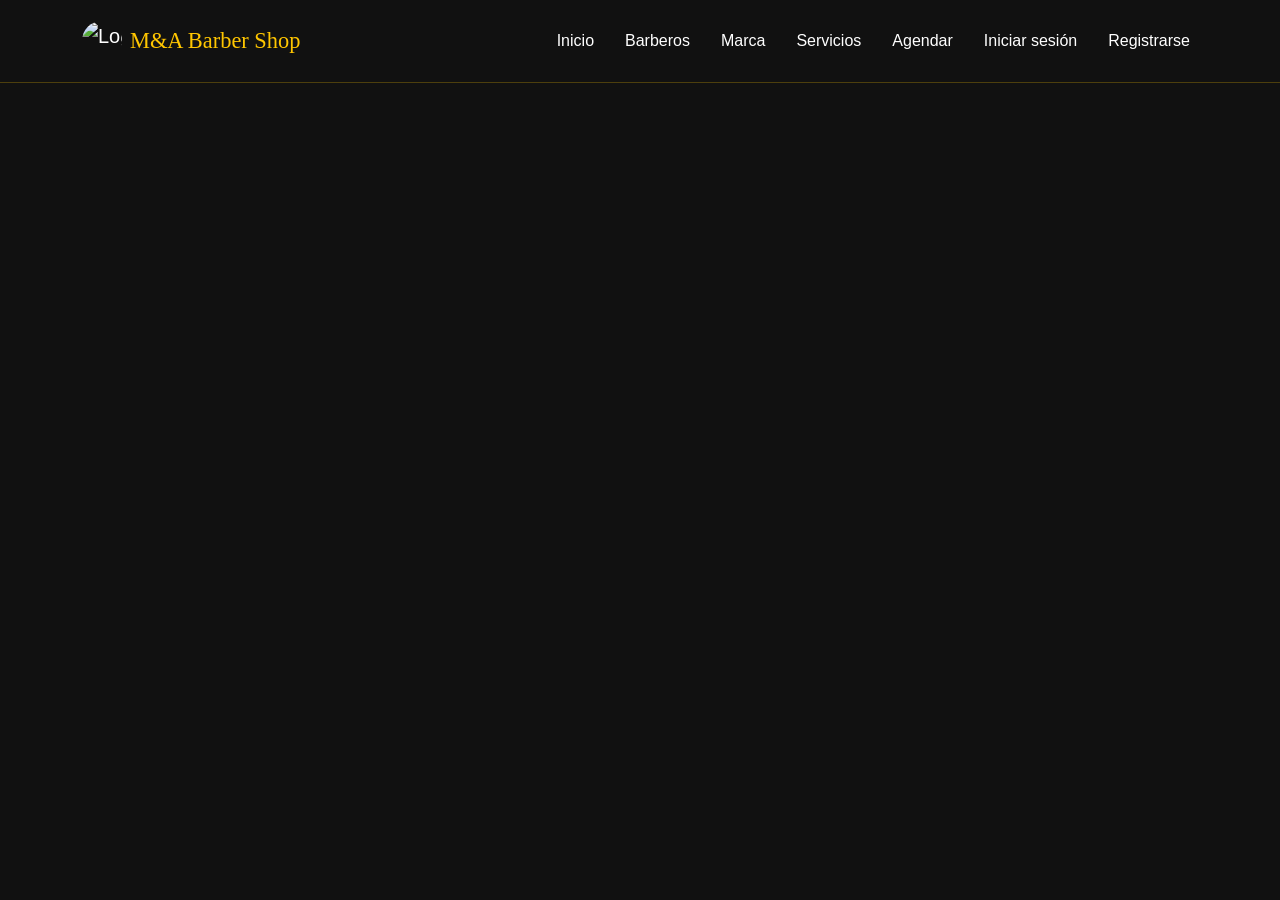
==== index.html @ 017267cb "Homepage V1 Faltan 2 secciones" ====
<!DOCTYPE html>
<html lang="es">
<head>
    <meta charset="UTF-8">
    <meta name="viewport" content="width=device-width, initial-scale=1.0">
    <title>M&A Barber Shop</title>
    
    <!-- Bootstrap CSS -->
    <link href="https://cdn.jsdelivr.net/npm/bootstrap@5.3.3/dist/css/bootstrap.min.css" rel="stylesheet">
    <link rel="stylesheet" href="https://cdn.jsdelivr.net/npm/bootstrap-icons@1.11.3/font/bootstrap-icons.css">
    
    <!-- CSS Propio con control de versión para evitar problemas de caché -->
    <link rel="stylesheet" href="css/style.css?v=1.0">
</head>
<body>
    <div id="navbar-container"></div>
    
    <main id="main-content"></main>
    
    <div id="footer-container"></div>

    <script src="https://cdn.jsdelivr.net/npm/bootstrap@5.3.3/dist/js/bootstrap.bundle.min.js"></script>
    <script src="js/script.js"></script>
</body>
</html>
---- css/style.css ----
/* ==========================================================================
   CONFIGURACIÓN GLOBAL Y VARIABLES
   ========================================================================== */
:root {
  /* Paleta de colores principal */
  --dorado: #FFC600;
  --dorado-oscuro: #BF930D;
  --gris: #565654;
  --gris-oscuro: #30302E;
  --negro: #111111;
  --blanco: #FFFFFF;
  
  /* Variables específicas para el Footer (M&A Identidad) */
  --mya-gold-light: #FFD43E;
  --mya-gold: #FFC600;
  --mya-gold-dark: #BF930D;
  --mya-white: #FFFFFF;
}

body {
  margin: 0;
  font-family: Arial, sans-serif;
  background-color: var(--negro);
  color: var(--blanco);
}

/* Tipografías de títulos generales */
h1, h2, h3, h4 {
  font-family: "Times New Roman", serif;
}

/* ==========================================================================
   SECCIÓN: NAVBAR (Encabezado de navegación)
   ========================================================================== */
.navbar {
  background-color: var(--negro);
  border-bottom: 1px solid rgba(255, 198, 0, 0.25);
}

.logo {
  width: 50px;
  height: 50px;
  border-radius: 50%;
  object-fit: cover;
}

.navbar-brand span {
  color: var(--dorado);
  font-family: "Times New Roman", serif;
  font-size: 1.4rem;
}

.nav-link {
  color: var(--blanco) !important;
  margin-left: 15px;
}

.nav-link:hover {
  color: var(--dorado) !important;
}

/* Botón especial de Agenda en el menú */
.btn-agenda {
  background-color: var(--dorado);
  color: var(--negro) !important;
  border-radius: 30px;
  padding: 8px 20px !important;
  font-weight: bold;
}

/* ==========================================================================
   SECCIÓN: INICIO (Hero Section / Portada)
   ========================================================================== */
.inicio {
  padding: 90px 0;
  background: radial-gradient(circle at top left, #565654, #111111 60%);
}

.etiqueta {
  color: var(--dorado);
  text-transform: uppercase;
  letter-spacing: 3px;
  font-weight: bold;
}

.inicio h1 {
  font-size: 4rem;
  color: var(--blanco);
  margin-bottom: 20px;
}

.descripcion {
  color: #d8d8d8;
  font-size: 1.1rem;
  margin-bottom: 30px;
}

/* Botones de acción (CTA) en Inicio y otras secciones */
.btn-dorado {
  background-color: var(--dorado);
  color: var(--negro);
  border: none;
  border-radius: 30px;
  padding: 12px 30px;
  font-weight: bold;
}

.btn-dorado:hover {
  background-color: var(--dorado-oscuro);
  color: var(--blanco);
}

.btn-borde {
  border: 1px solid var(--dorado);
  color: var(--dorado);
  border-radius: 30px;
  padding: 12px 30px;
}

/* Imagen principal y tarjeta de "Servicio Premium" */
.imagen-principal {
  position: relative;
}

.imagen-principal img {
  width: 100%;
  height: 520px;
  object-fit: cover;
  border-radius: 35px;
  border: 2px solid rgba(255, 198, 0, 0.35);
}

.tarjeta-flotante {
  position: absolute;
  bottom: 30px;
  left: -25px;
  background-color: var(--dorado);
  color: var(--negro);
  padding: 20px;
  border-radius: 20px;
  display: flex;
  gap: 15px;
  align-items: center;
  box-shadow: 0 10px 30px rgba(0,0,0,0.4);
}

/* ══════════════════════════════════════════════
   CSS PARA CARRUSEL DE BARBEROS
   ══════════════════════════════════════════════ */

.barbers-carousel-wrapper {
    position: relative;
    display: flex;
    align-items: center;
    width: 100%;
    padding: 0 70px;
    box-sizing: border-box;
}

.barbers-track-container {
    overflow: hidden;
    width: 100%;
}

.barbers-track {
    display: flex;
    gap: 24px;
    /* Esto es vital para que las cartas se mantengan en una sola fila */
    flex-wrap: nowrap; 
}

/* CARD */
.barber-card {
    flex: 0 0 calc((100% - 48px) / 3);
    background-color: #000000;
    border-radius: 16px;
    overflow: hidden;
    border: 1px solid rgba(255, 198, 0, 0.12);
    box-shadow: 0 8px 30px #565654;
    transition: 0.35s ease;
}

.barber-card:hover {
    transform: translateY(-6px);
    border-color: rgba(255, 198, 0, 0.45);
    box-shadow: 0 16px 40px rgba(255, 198, 0, 0.12);
}

.barber-img-wrap {
    position: relative;
    height: 340px;
    overflow: hidden;
}

.barber-img-wrap img {
    width: 100%;
    height: 100%;
    object-fit: cover;
    transition: transform 0.5s ease;
    filter: grayscale(20%);
}

.barber-card:hover .barber-img-wrap img {
    transform: scale(1.06);
    filter: grayscale(0%);
}

.barber-overlay {
    position: absolute;
    bottom: 0;
    left: 0;
    width: 100%;
    height: 50%;
    background: linear-gradient(to top, #565654, transparent);
}

.barber-info {
    padding: 20px 22px 24px;
    text-align: center;
}

.barber-name {
    font-size: 1.25rem;
    font-weight: bold;
    color: #ffffff;
    margin-bottom: 6px;
}

.barber-specialty {
    display: block;
    font-size: 0.80rem;
    color: #FFC600;
    text-transform: uppercase;
    letter-spacing: 1.5px;
}

/* FLECHAS */
.carousel-arrow {
    position: absolute;
    top: 50%;
    transform: translateY(-50%);
    z-index: 10;
    background-color: #FFC600;
    color: #565654;
    border: none;
    border-radius: 50%;
    width: 46px;
    height: 46px;
    font-size: 1.2rem;
    font-weight: bold;
    cursor: pointer;
}

.carousel-arrow-prev {
    left: 14px;
}

.carousel-arrow-next {
    right: 14px;
}

/* DOTS */
.carousel-dots {
    display: flex;
    justify-content: center;
    gap: 10px;
    margin-top: 32px;
}

.carousel-dot {
    width: 10px;
    height: 10px;
    border-radius: 50%;
    border: 1px solid rgba(255,198,0,0.5);
    background-color: transparent;
    cursor: pointer;
}

.carousel-dot.active {
    background-color: #FFC600;
    transform: scale(1.25);
}

.section-padding {
  padding: 100px 0;
}

.section-eyebrow {
  color: #FFC600;
  font-size: 0.78rem;
  font-weight: 700;
  text-transform: uppercase;
  letter-spacing: 4px;
  margin-bottom: 10px;
}

.title-options {
  font-family: "Times New Roman", serif !important;
  font-size: 2rem;
}

.sub-bar {
  width: 48px;
  height: 3px;
  background-color: #FFC600;
  margin: 15px auto 45px auto;
}

#barberos {
  background-color: #565654;
}

/* ==========================================================================
   SECCIÓN: MARCA (Nuestra historia y valores)
   ========================================================================== */
.marca {
  background-color: var(--blanco);
  color: var(--gris-oscuro);
}

.imagen-marca {
  border-radius: 30px;
  box-shadow: 0 10px 30px rgba(0,0,0,0.25);
}

/* Tarjetas de valores (Originalidad, Calidad, etc.) */
.valor {
  background-color: #f4f4f4;
  padding: 20px;
  border-radius: 18px;
  border-left: 5px solid var(--dorado);
  height: 100%;
}

/* ==========================================================================
   SECCIÓN: CTA (Llamada a la acción final)
   ========================================================================== */
.cta {
  padding: 70px 0;
  background: linear-gradient(135deg, #111111, #30302E);
}

/* ==========================================================================
   SECCIÓN: FOOTER Y DATOS DE CONTACTO
   ========================================================================== */
   
/* Tipografía elegante para el título "Datos De Contacto" */
.font-elegante {
    font-family: 'Times New Roman', Times, serif;
    font-weight: 700;
    letter-spacing: 1px;
}

/* Estructura del área gris oscura antes del cierre final */
.background-datos-inferior {
    background-color: rgba(20, 20, 20, 0.4);
    border-radius: 8px 8px 0 0;
}

/* Estilos de texto para las listas de contacto */
.small-title-datos {
    font-size: 0.85rem !important;
    text-transform: uppercase;
    letter-spacing: 0.5px;
}

.x-small-text {
    font-size: 0.75rem !important;
    line-height: 1.5;
    opacity: 0.95;
}

.fs-mini {
    font-size: 0.68rem !important;
    display: block;
    margin-top: 2px;
}

/* Columna especial de 5 espacios para pantallas grandes */
@media (min-width: 992px) {
    .col-lg-2-5 {
        flex: 0 0 20%;
        max-width: 20%;
    }
}

/* Franja negra final del pie de página */
.footer-mya {
    background-color: #1a1a1a;
    border-top: 1px solid rgba(255, 198, 0, 0.1);
    width: 100%;
}

/* Efectos de hover para links de redes sociales */
.mya-link-hover {
    transition: color 0.2s ease;
}

.mya-link-hover:hover {
    color: var(--mya-white) !important;
}

/* ==========================================================================
   RESPONSIVIDAD (Media Queries)
   ========================================================================== */
@media (max-width: 768px) {
  .inicio h1 {
    font-size: 2.8rem;
  }

  .imagen-principal img {
    height: 380px;
  }

  /* Ajuste de la tarjeta flotante en móviles */
  .tarjeta-flotante {
    position: static;
    margin-top: 20px;
  }
}

/* Asegurar que la campanita tenga el estilo correcto */
.bi-bell-fill {
    font-size: 1.2rem;
    color: var(--dorado);
    cursor: pointer;
}

.dropdown-menu {
    background-color: var(--negro);
    border: 1px solid var(--dorado);
}

.dropdown-item {
    color: var(--blanco);
}

.dropdown-item:hover {
    background-color: var(--gris-oscuro);
}

/* Menú lateral (Escritorio) */
#side-menu {
    position: fixed; top: 0; left: -300px; width: 300px; height: 100%;
    background-color: #333; transition: 0.3s; z-index: 1050; padding: 20px; color: white;
}
#side-menu.active { left: 0; }

/* Ocultar en móvil para que se muestren en el menú colapsado */
@media (max-width: 991px) {
    #side-menu { display: none !important; }
}
/* Menu Lateral */
#side-menu {
    position: fixed;
    top: 0;
    left: -300px;
    width: 300px;
    height: 100%;
    /* Gradiente oscuro que combina con tu barbería */
    background: linear-gradient(180deg, #1a1a1a 0%, #000000 100%);
    border-right: 2px solid #FFC600;
    box-shadow: 5px 0 15px rgba(0,0,0,0.5);
    transition: 0.4s cubic-bezier(0.25, 0.46, 0.45, 0.94);
    z-index: 2000;
}

#side-menu.active { left: 0; }

.menu-header {
    padding: 30px;
    border-bottom: 1px solid rgba(255, 198, 0, 0.2);
    text-align: center;
}

.menu-items {
    padding: 20px;
}

.menu-items a {
    display: block;
    padding: 15px 20px;
    color: #ffffff;
    text-decoration: none;
    font-size: 1.1rem;
    transition: 0.3s;
    border-radius: 8px;
    margin-bottom: 10px;
}

.menu-items a:hover {
    background-color: rgba(255, 198, 0, 0.1);
    color: #FFC600;
    padding-left: 30px;
}

/* Capa oscura (Overlay) */
#menu-overlay {
    position: fixed;
    top: 0;
    left: 0;
    width: 100%;
    height: 100%;
    background: rgba(0, 0, 0, 0.7); /* Oscuro transparente */
    z-index: 1500;
    display: none; /* Oculto por defecto */
}

/* Botón de cierre (X) */
.close-menu-btn {
    position: absolute;
    top: 20px;
    right: 20px;
    font-size: 1.5rem;
    color: #FFC600;
    cursor: pointer;
}

/* Contacto */
/* Contenedor elegante */
.mya-contact-section {
    position: relative;
    background: #050505;
}

.mya-contact-card {
    background: linear-gradient(145deg, #0f0f0f, #000000);
    border: 1px solid #2a2a2a;
    padding: 3.5rem; /* Aumentamos el padding para hacerlo más grande */
    border-radius: 20px;
    min-height: 400px; /* Asegura altura mínima para presencia */
    transition: all 0.4s ease;
}

.map-frame iframe {
    border-radius: 10px;
    filter: none !important; 
}

/* Efecto de borde dorado al pasar el mouse */
.mya-contact-card:hover {
    border-color: var(--mya-gold);
    box-shadow: 0 0 20px rgba(255, 198, 0, 0.1);
}

/* Títulos con estilo */
.contact-label {
    font-size: 0.9rem;
    letter-spacing: 2px;
    text-transform: uppercase;
    color: var(--mya-gold);
    margin-bottom: 1.5rem !important;
}

/* Estilo para los iconos */
.icon-box {
    width: 40px;
    height: 40px;
    display: flex;
    align-items: center;
    justify-content: center;
    background: rgba(255, 198, 0, 0.1);
    border-radius: 50%;
    margin-right: 15px;
    color: var(--mya-gold);
}


@media (min-width: 992px) {
    .d-lg-none {
        display: none !important;
    }
}

@media (max-width: 991px) {
    /* Asegura el despliegue correcto del auth-links si se requiere al cerrar sesión */
    #auth-links {
        display: flex !important;
        flex-direction: column !important;
        align-items: center !important;
    }
}

/* Asegurar que las opciones de configuración en móvil estén centradas y en columna */
#mobile-extra-options {
    flex-direction: column !important;
    align-items: center !important;
    width: 100%;
    margin-top: 15px;
    padding-top: 15px;
    border-top: 1px solid rgba(255, 198, 0, 0.2);
}

#mobile-extra-options .nav-link {
    font-size: 1.1rem;
    padding: 10px 0 !important;
}

/* Esto asegura que la marca siempre se comporte igual */
#brand-area {
    display: flex !important;
    align-items: center !important;
    min-height: 50px; 
}

/* Forzar que el icono de la rueda no aparezca en móvil bajo ninguna circunstancia */
@media (max-width: 991px) {
    #gear-icon { display: none !important; }
}

/* Contenedor dinámico (Nombre + Campana) */
#dynamic-nav-area {
    display: flex;
    align-items: center;
}

/* En móvil, ocultamos el nombre del usuario (solo dejamos campana) */
@media (max-width: 991px) {
    .user-welcome-text { display: none !important; }
}

/* En escritorio, aseguramos que el nombre y campana estén a la derecha */
@media (min-width: 992px) {
    #dynamic-nav-area { margin-left: auto; }
    #mobile-bell-container { display: none !important; }
}

/* Fuerza la ocultación absoluta si no tiene la clase adecuada */
#gear-icon-desktop.d-none {
    display: none !important;
}

#auth-links.d-none {
    display: none !important;
}

/* Asegura que d-none oculte completamente */
.d-none {
    display: none !important;
}

/* Fuerza el diseño de fila para el contenedor de botones de auth en escritorio */
@media (min-width: 992px) {
    #auth-links {
        display: flex !important; /* Fuerza la fila en escritorio */
        flex-direction: row !important;
    }
}

/* Regla base: el logo siempre es visible */
#logo-container { display: flex !important; }

/* Regla condicional: si el body tiene la clase, ocultamos el logo en escritorio */
@media (min-width: 992px) {
    body.sesion-iniciada #logo-container { display: none !important; }
}

/*Panel notificaciones*/
/* Estilo para el panel de notificaciones */
#notificaciones-panel {
    position: absolute;
    top: 50px;
    right: 0;
    width: 280px;
    background-color: #111111;
    border: 1px solid #FFC600;
    border-radius: 8px;
    display: none; /* Oculto por defecto */
    z-index: 9999;
    padding: 15px;
    color: #FFFFFF;
    box-shadow: 0 4px 15px rgba(0,0,0,0.5);
}

#notificaciones-panel.active {
    display: block;
}

/* --- SECCIÓN SERVICIOS: Ajustes de acabado --- */

.servicios-container {
    padding: 80px 20px;
    background-color: #111111;
}

.servicios-grid {
    display: grid;
    /* Esto crea el grid responsivo automáticamente */
    grid-template-columns: repeat(auto-fit, minmax(300px, 1fr));
    gap: 30px;
    max-width: 1000px;
    margin: 40px auto;
}

.servicio-card {
    background: #1a1a1a;
    border: 1px solid #FFC600;
    border-radius: 20px;
    padding: 20px;
    text-align: center;
    transition: transform 0.3s ease;
}

.servicio-card:hover {
    transform: translateY(-10px);
}

.servicio-img {
    width: 100%;
    height: 200px; /* Altura fija para que todas las tarjetas sean iguales */
    object-fit: cover;
    border-radius: 15px;
    margin-bottom: 20px;
}

/* Para que el botón de Bootstrap luzca más elegante */
.servicio-card .btn-warning {
    background-color: #FFC600;
    border-color: #FFC600;
    color: #000;
    font-weight: bold;
    border-radius: 10px;
}

.servicio-card .btn-warning:hover {
    background-color: #e6b200;
}

/* Dale espacio al main para que el navbar fijo no tape el contenido */
#main-content {
    padding-top: 100px; /* Ajusta según la altura de tu navbar */
    min-height: 80vh;   /* Asegura que el footer siempre quede abajo */
}

/* Mejora el título de la sección */
.servicios-container h2 {
    margin-bottom: 2rem;
    font-weight: 700;
    letter-spacing: 1px;
}

/* Servicios Individuales*/
.servicios-grid-precios {
    display: grid;
    grid-template-columns: repeat(auto-fill, minmax(280px, 1fr));
    gap: 15px;
}

.card-precio {
    background-color: #FFC600; /* Amarillo marca */
    color: #000;
    padding: 15px;
    border-radius: 15px;
    transition: transform 0.2s;
}

.card-precio:hover {
    transform: scale(1.02);
}

/* Ajuste para la imagen */
.img-fluid {
    max-height: 300px;
    object-fit: cover;
    width: 100%;
}

/* Esto hace que el navegador no pegue el título al borde del menú fijo */
section {
    scroll-margin-top: 100px; 
}
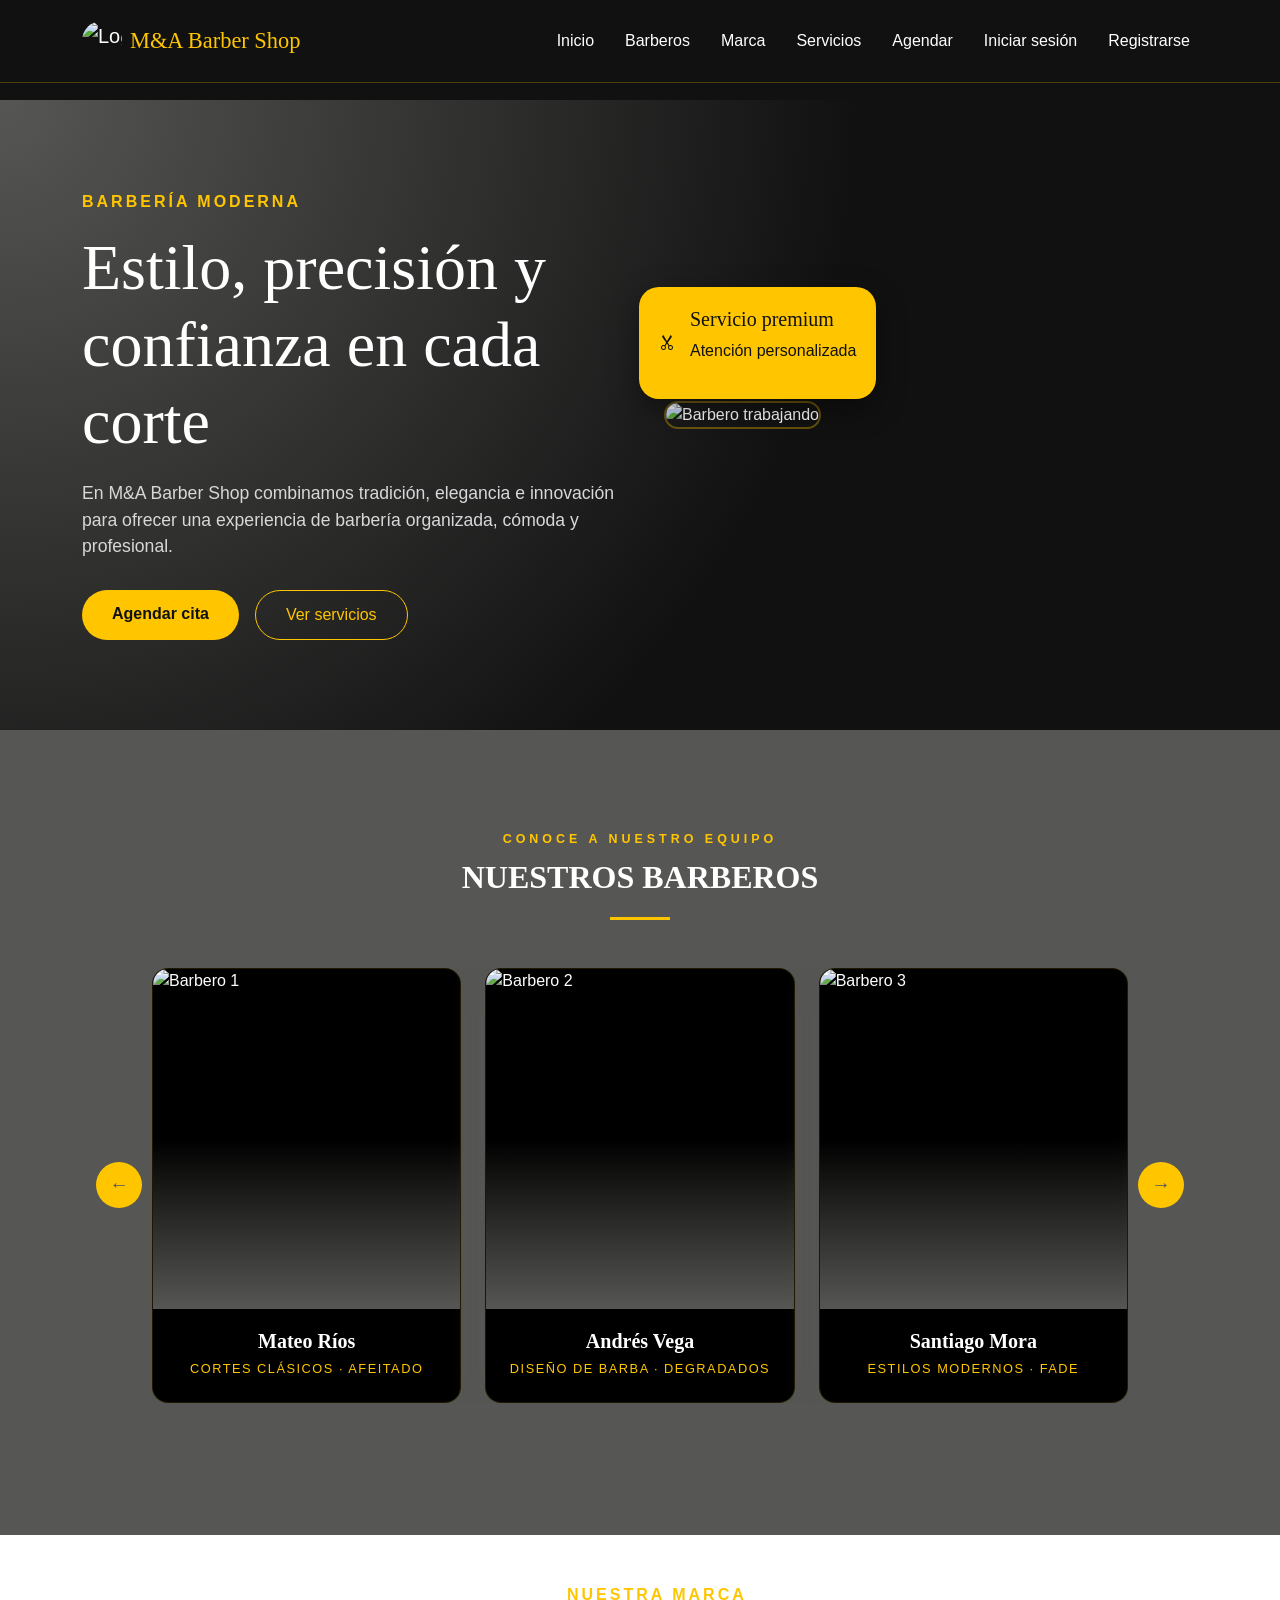
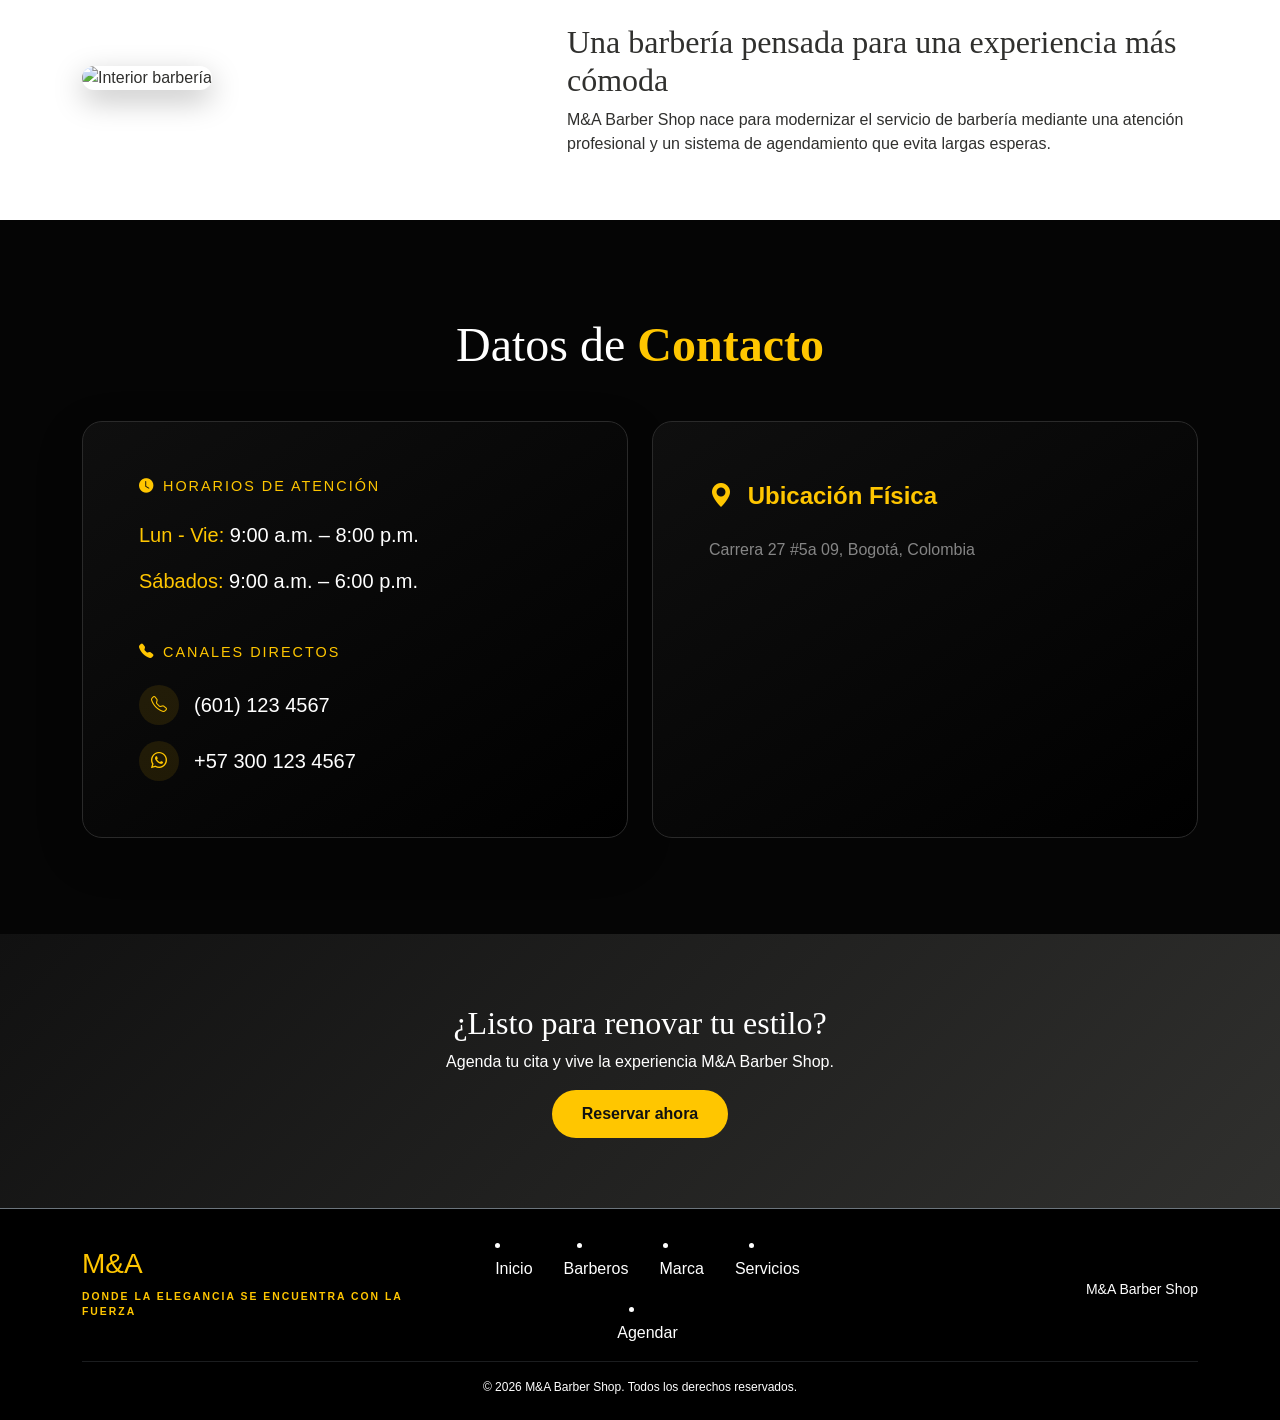
==== commit 59f9dc1e: "Reservas agenda - Jimena" ====
--- a/index.html
+++ b/index.html
@@ -8,7 +8,7 @@
     <!-- Bootstrap CSS -->
     <link href="https://cdn.jsdelivr.net/npm/bootstrap@5.3.3/dist/css/bootstrap.min.css" rel="stylesheet">
     <link rel="stylesheet" href="https://cdn.jsdelivr.net/npm/bootstrap-icons@1.11.3/font/bootstrap-icons.css">
-    
+    <link rel="icon" type="image/png" href="img/logo.jpeg">
     <!-- CSS Propio con control de versión para evitar problemas de caché -->
     <link rel="stylesheet" href="css/style.css?v=1.0">
 </head>
--- a/css/style.css
+++ b/css/style.css
@@ -768,4 +768,410 @@
 /* Esto hace que el navegador no pegue el título al borde del menú fijo */
 section {
     scroll-margin-top: 100px; 
+}
+
+:root {
+
+    --dorado-branding: #FFC600;
+    --dorado-hover: #FFD43E;
+
+    --gris: #565654;
+    --gris-borde: #30302E;
+
+    --negro-absoluto: #111111;
+    --negro-navbar: #000000;
+
+    --texto-blanco: #FFFFFF;
+
+    --fuente-titulos: 'Times New Roman', Times, serif;
+    --fuente-cuerpo: 'Segoe UI', Roboto, sans-serif;
+
+}
+
+body {
+    margin: 0;
+    padding: 0;
+    background-color: var(--negro-absoluto);
+    color: var(--texto-blanco);
+    font-family: var(--fuente-cuerpo);
+    overflow-x: hidden;
+}
+
+h1,
+h2,
+h3,
+h4,
+h5 {
+    font-family: var(--fuente-titulos);
+}
+
+.text-gold {
+    color: var(--dorado-branding);
+}
+
+.sub-bar {
+    width: 60px;
+    height: 3px;
+    background: var(--dorado-branding);
+    margin: 20px auto;
+}
+
+.custom-navbar {
+    background-color: var(--negro-navbar);
+    border-bottom: 1px solid var(--gris-borde);
+    padding: 18px 0;
+    position: sticky;
+    top: 0;
+    z-index: 1000;
+}
+
+.navbar-content {
+    display: flex;
+    justify-content: space-between;
+    align-items: center;
+}
+
+.brand-logo {
+    color: var(--dorado-branding);
+    text-decoration: none;
+    font-size: 2rem;
+    font-weight: bold;
+    font-family: var(--fuente-titulos);
+    display: flex;
+    align-items: center;
+    gap: 12px;
+}
+.logo-navbar {
+    width: 55px;
+    height: 55px;
+    object-fit: contain;
+}
+.nav-links {
+    list-style: none;
+    display: flex;
+    gap: 35px;
+    margin: 0 30px 0 auto;
+    padding: 0;
+}
+
+.nav-links a {
+    color: white;
+    text-decoration: none;
+    transition: .3s;
+    font-weight: 500;
+}
+
+.nav-links a:hover {
+    color: var(--dorado-branding);
+}
+
+.active-link {
+    color: var(--dorado-branding);
+}
+
+.notification-btn {
+    background: transparent;
+    border: none;
+    position: relative;
+    cursor: pointer;
+}
+
+.notification-btn i {
+    color: var(--dorado-branding);
+    font-size: 1.2rem;
+}
+
+.notification-badge {
+    position: absolute;
+    top: -6px;
+    right: -8px;
+    width: 16px;
+    height: 16px;
+    border-radius: 50%;
+    background: red;
+    color: white;
+    font-size: .65rem;
+
+    display: flex;
+    justify-content: center;
+    align-items: center;
+}
+.reservation-header {
+    padding: 70px 0 40px;
+}
+
+.page-title {
+    font-size: 4rem;
+    font-weight: bold;
+}
+
+.header-description {
+    color: #BDBDBD;
+    max-width: 700px;
+    margin: auto;
+}
+.reservation-card {
+    background: #1a1a1a;
+    border: 1px solid rgba(255,255,255,.05);
+    border-radius: 18px;
+    padding: 30px;
+    box-shadow: 0 10px 25px rgba(0,0,0,.35);
+}
+
+.section-title {
+    margin-bottom: 25px;
+    color: var(--dorado-branding);
+}
+.calendar-container {
+    background: #0a0a0a;
+    border-radius: 16px;
+    padding: 20px;
+    border: 1px solid rgba(255,198,0,.12);
+}
+.calendar-header {
+    display: flex;
+    justify-content: space-between;
+    align-items: center;
+    margin-bottom: 20px;
+}
+.month-btn {
+    background: transparent;
+    border: 1px solid var(--dorado-branding);
+    color: var(--dorado-branding);
+    width: 38px;
+    height: 38px;
+    border-radius: 50%;
+    transition: .3s;
+}
+.month-btn:hover {
+    background: var(--dorado-branding);
+    color: black;
+}
+.weekdays {
+    display: grid;
+    grid-template-columns: repeat(7,1fr);
+    text-align: center;
+    margin-bottom: 15px;
+    color: var(--dorado-branding);
+    font-weight: bold;
+}
+.calendar-days {
+    display: grid;
+    grid-template-columns: repeat(7,1fr);
+    gap: 10px;
+}
+.day {
+    border: none;
+    border-radius: 12px;
+    height: 45px;
+    background: #1a1a1a;
+    color: white;
+    transition: .3s;
+}
+.day:hover {
+    background: var(--dorado-branding);
+    color: black;
+}
+
+.selected-day {
+    background: var(--dorado-branding);
+    color: black;
+    font-weight: bold;
+}
+.custom-label {
+    margin-bottom: 10px;
+    color: var(--dorado-branding);
+    font-weight: 600;
+}
+
+.custom-select,
+.custom-input {
+    background-color: #1a1a1a;
+    border: 1px solid rgba(255,198,0,.15);
+    color: white;
+    padding: 12px;
+    border-radius: 12px;
+}
+
+.custom-select:focus,
+.custom-input:focus {
+    border-color: var(--dorado-branding);
+    box-shadow: 0 0 0 .2rem rgba(255,198,0,.15);
+    background-color: #1a1a1a;
+    color: white;
+}
+.custom-input::placeholder {
+    color: #cfcfcf;
+    opacity: 1;
+}
+.payment-dropdown {
+    background-color: #1a1a1a;
+    color: white;
+    border: 1px solid rgba(255,198,0,.15);
+    border-radius: 12px;
+    padding: 12px;
+}
+
+.payment-dropdown:hover {
+    border-color: var(--dorado-branding);
+    color: white;
+}
+
+.payment-menu {
+    background: #111;
+    border: 1px solid rgba(255,198,0,.15);
+    width: 100%;
+}
+
+.payment-option {
+    color: white;
+    padding: 12px;
+}
+
+.payment-option:hover {
+    background: var(--dorado-branding);
+    color: black;
+}
+.selected-method-card {
+    background: #0a0a0a;
+    border: 1px solid rgba(255,198,0,.20);
+    border-radius: 15px;
+    padding: 20px;
+}
+
+.method-title {
+    display: block;
+    color: #999;
+    margin-bottom: 10px;
+}
+.buttons-container {
+    margin-top: 30px;
+    display: flex;
+    gap: 15px;
+}
+
+.btn-back {
+    flex: 1;
+    border: 1px solid var(--dorado-branding);
+    color: white;
+    border-radius: 12px;
+    padding: 12px;
+}
+
+.btn-back:hover {
+    background: var(--dorado-branding);
+    color: black;
+}
+
+.btn-reserve {
+    flex: 2;
+    background: var(--dorado-branding);
+    color: black;
+    font-weight: bold;
+    border-radius: 12px;
+    padding: 12px;
+    border: none;
+}
+
+.btn-reserve:hover {
+    background: var(--dorado-hover);
+}
+.hours-grid {
+    display: grid;
+    grid-template-columns: repeat(3,1fr);
+    gap: 15px;
+}
+
+.hour-card {
+    height: 60px;
+    border-radius: 15px;
+    border: 1px solid rgba(255,198,0,.15);
+    background: #151515;
+    color: white;
+    transition: .3s;
+}
+
+.hour-card:hover {
+    background: var(--dorado-branding);
+    color: black;
+}
+
+.hour-selected {
+    background: var(--dorado-branding);
+    color: black;
+    font-weight: bold;
+}
+
+.summary-card {
+    margin-top: 35px;
+    background: #0a0a0a;
+    border-radius: 15px;
+    padding: 25px;
+    border: 1px solid rgba(255,198,0,.15);
+}
+
+.summary-card h4 {
+    color: var(--dorado-branding);
+    margin-bottom: 20px;
+}
+
+.summary-item {
+    display: flex;
+    justify-content: space-between;
+    margin-bottom: 15px;
+}
+
+.summary-item span:last-child {
+    font-weight: 600;
+}
+
+.custom-modal {
+    background: #0f0f0f;
+    border: 1px solid rgba(255,198,0,.15);
+    color: white;
+    border-radius: 20px;
+}
+
+.success-icon {
+    color: #28a745;
+    font-size: 5rem;
+    margin-bottom: 20px;
+}
+
+.toast {
+    background: #111;
+    color: white;
+    border: 1px solid rgba(255,198,0,.15);
+}
+
+@media (max-width: 991px) {
+
+    .nav-links {
+        display: none;
+    }
+
+    .page-title {
+        font-size: 3rem;
+    }
+
+    .hours-grid {
+        grid-template-columns: repeat(2,1fr);
+    }
+
+}
+
+@media (max-width: 576px) {
+
+    .hours-grid {
+        grid-template-columns: 1fr;
+    }
+
+    .buttons-container {
+        flex-direction: column;
+    }
+
+    .page-title {
+        font-size: 2.3rem;
+    }
+
 }
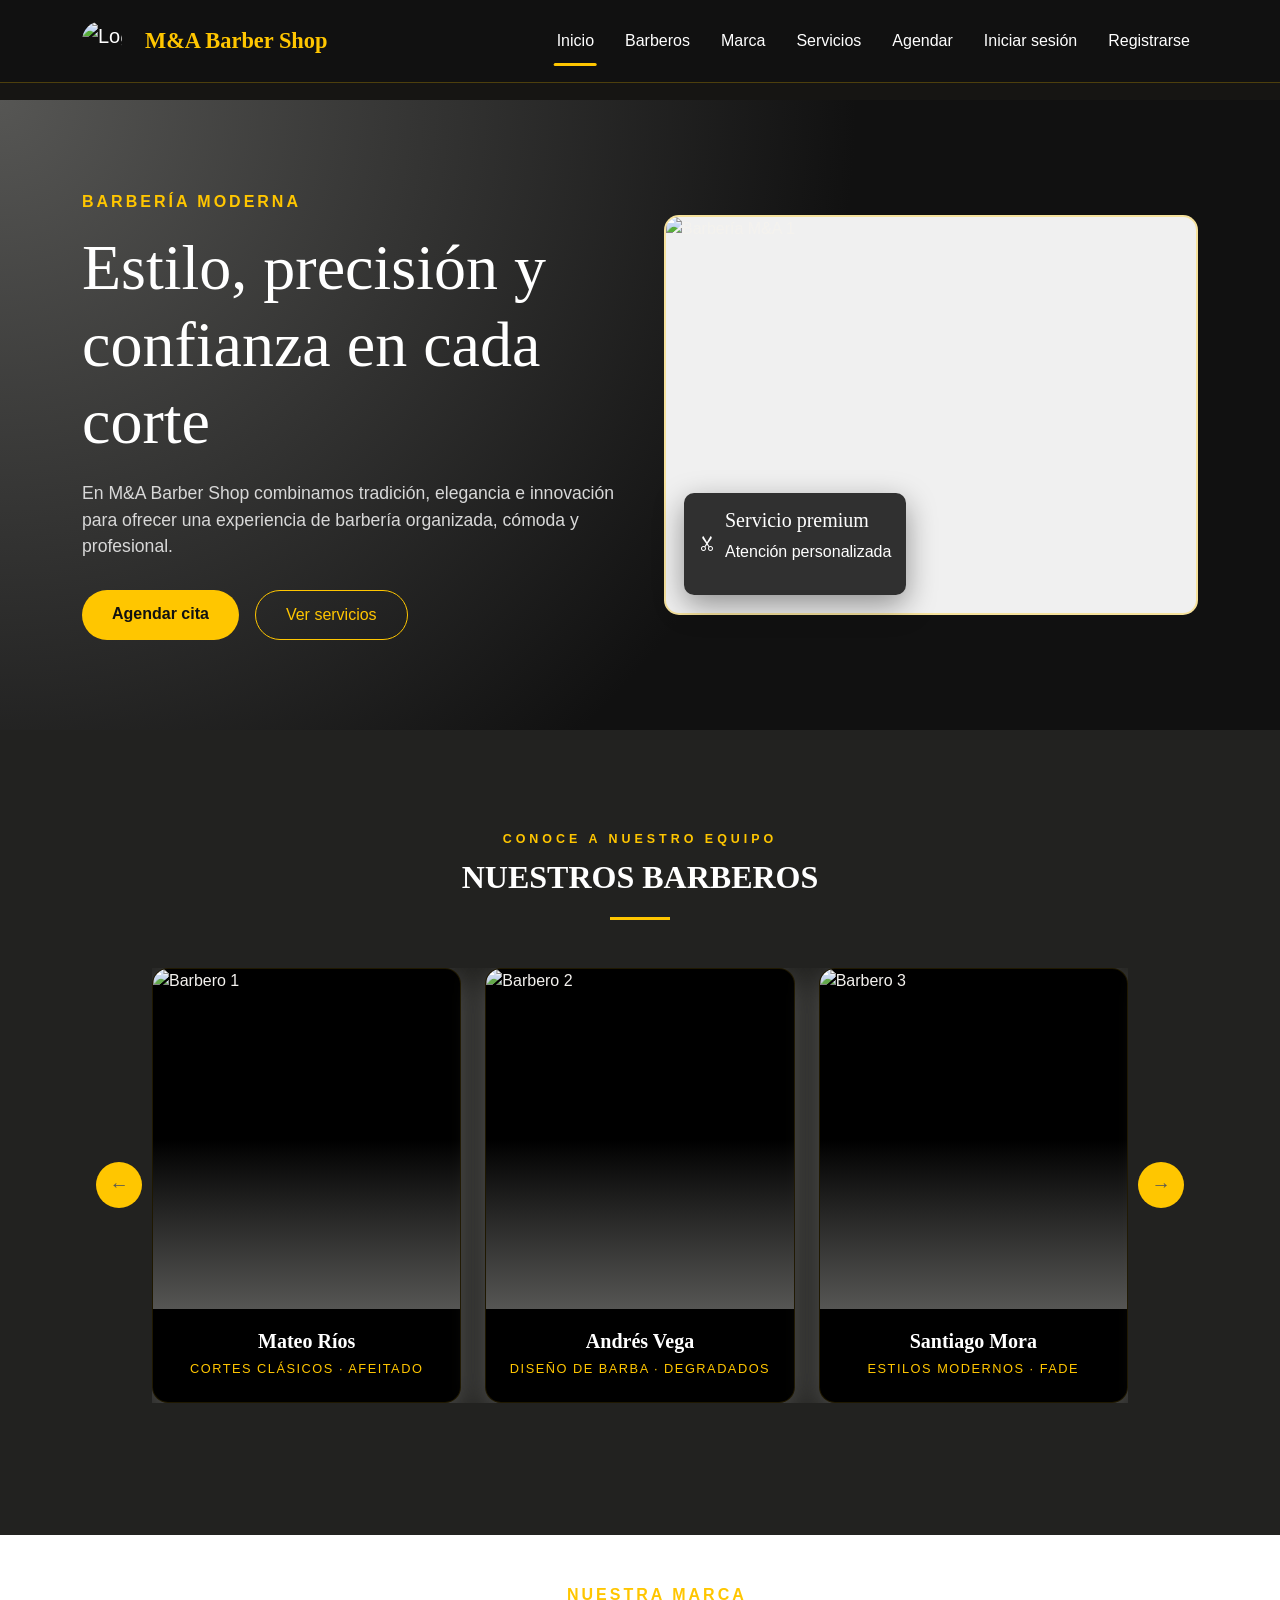
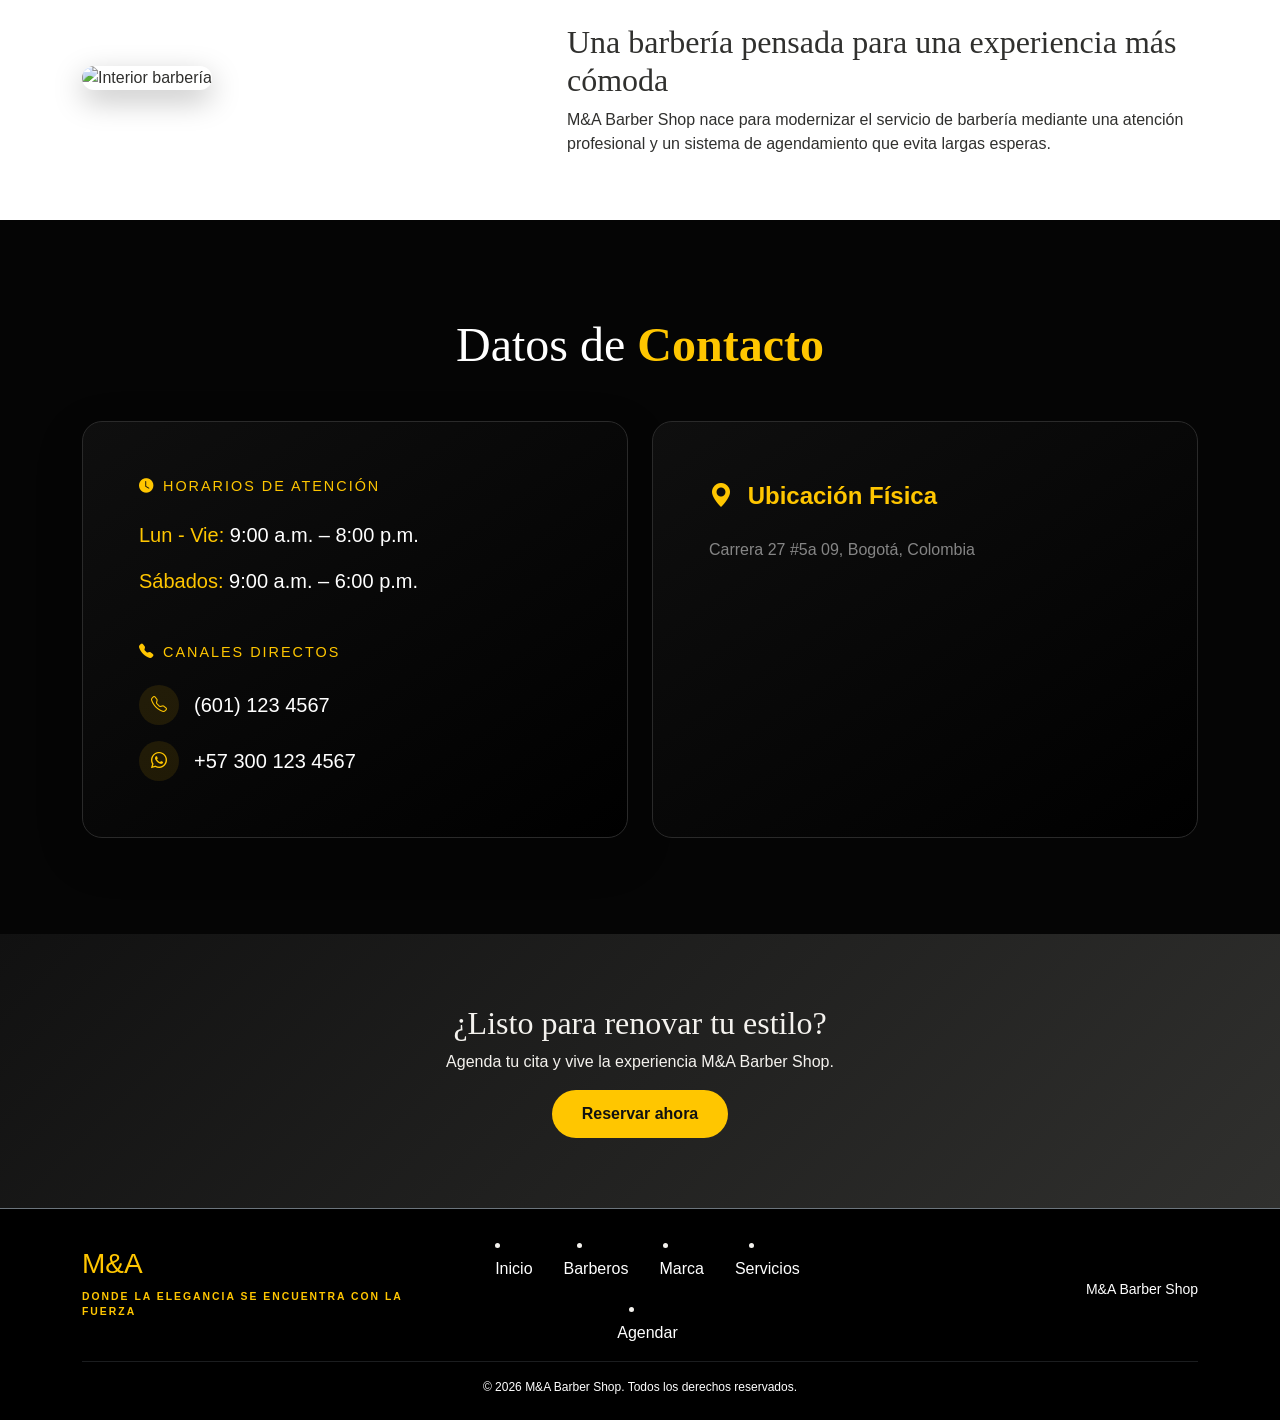
==== commit c18aa5d5: "Mayor Updates" ====
--- a/index.html
+++ b/index.html
@@ -19,6 +19,78 @@
     
     <div id="footer-container"></div>
 
+    <div class="modal fade" id="loginRegisterModal" tabindex="-1" aria-labelledby="loginRegisterModalLabel" aria-hidden="true">
+        <div class="modal-dialog modal-dialog-centered modal-lg">
+            <div class="modal-content custom-modal">
+                <div class="modal-header border-0">
+                    <h5 class="modal-title text-gold fw-bold" id="loginRegisterModalLabel">Accede a tu cuenta</h5>
+                    <button type="button" class="btn-close" data-bs-dismiss="modal" aria-label="Cerrar"></button>
+                </div>
+                <div class="modal-body">
+                    <img src="img/logo.jpeg" alt="M&A Logo" class="modal-logo">
+                    <ul class="nav nav-tabs mb-4" id="authTab" role="tablist">
+                        <li class="nav-item" role="presentation">
+                            <button class="nav-link active" id="login-tab" data-bs-toggle="tab" data-bs-target="#loginTab" type="button" role="tab" aria-controls="loginTab" aria-selected="true">Iniciar Sesión</button>
+                        </li>
+                        <li class="nav-item" role="presentation">
+                            <button class="nav-link" id="register-tab" data-bs-toggle="tab" data-bs-target="#registerTab" type="button" role="tab" aria-controls="registerTab" aria-selected="false">Registrarse</button>
+                        </li>
+                    </ul>
+
+                    <div class="tab-content">
+                        <div class="tab-pane fade show active" id="loginTab" role="tabpanel" aria-labelledby="login-tab">
+                            <form id="form-login">
+                                <div class="mb-3">
+                                    <label for="usuario" class="form-label">Usuario o Número de Teléfono</label>
+                                    <input type="text" class="form-control custom-input" id="usuario" placeholder="ejemplo@gmail.com">
+                                </div>
+                                <div class="mb-4">
+                                    <label for="password" class="form-label">Contraseña</label>
+                                    <input type="password" class="form-control custom-input" id="password" placeholder="Ingresa tu contraseña">
+                                </div>
+                                <button type="submit" class="btn btn-reserve w-100">Iniciar Sesión</button>
+                            </form>
+                            <div class="text-center mt-3">
+                                <button type="button" class="btn btn-link" id="switchToRegisterBtn">¿No tienes cuenta? Regístrate</button>
+                            </div>
+                        </div>
+
+                        <div class="tab-pane fade" id="registerTab" role="tabpanel" aria-labelledby="register-tab">
+                            <form id="registro-form">
+                                <div class="row g-3">
+                                    <div class="col-md-6">
+                                        <label for="modal-registro-nombre" class="form-label">Nombre</label>
+                                        <input type="text" class="form-control custom-input" id="modal-registro-nombre" placeholder="Ingresa tu nombre">
+                                    </div>
+                                    <div class="col-md-6">
+                                        <label for="modal-registro-apellido" class="form-label">Apellido</label>
+                                        <input type="text" class="form-control custom-input" id="modal-registro-apellido" placeholder="Ingresa tu apellido">
+                                    </div>
+                                </div>
+                                <div class="mb-3 mt-3">
+                                    <label for="modal-registro-correo" class="form-label">Correo electrónico</label>
+                                    <input type="email" class="form-control custom-input" id="modal-registro-correo" placeholder="ejemplo@correo.com">
+                                </div>
+                                <div class="mb-3">
+                                    <label for="modal-registro-password" class="form-label">Contraseña</label>
+                                    <input type="password" class="form-control custom-input" id="modal-registro-password" placeholder="Crea una contraseña">
+                                </div>
+                                <div class="mb-4">
+                                    <label for="modal-registro-confirm-password" class="form-label">Confirmar contraseña</label>
+                                    <input type="password" class="form-control custom-input" id="modal-registro-confirm-password" placeholder="Confirma tu contraseña">
+                                </div>
+                                <button type="submit" class="btn btn-reserve w-100">Registrarse</button>
+                            </form>
+                            <div class="text-center mt-3">
+                                <button type="button" class="btn btn-link" id="switchToLoginBtn">¿Ya tienes cuenta? Inicia sesión</button>
+                            </div>
+                        </div>
+                    </div>
+                </div>
+            </div>
+        </div>
+    </div>
+
     <script src="https://cdn.jsdelivr.net/npm/bootstrap@5.3.3/dist/js/bootstrap.bundle.min.js"></script>
     <script src="js/script.js"></script>
 </body>
--- a/css/style.css
+++ b/css/style.css
@@ -37,6 +37,37 @@
   border-bottom: 1px solid rgba(255, 198, 0, 0.25);
 }
 
+/* ===== NAVBAR INDICADOR ACTIVO ===== */
+
+.navbar .nav-link {
+    position: relative;
+    color: white;
+    transition: color 0.3s ease;
+}
+
+.navbar .nav-link::after {
+    content: '';
+    position: absolute;
+    left: 50%;
+    bottom: -5px;
+    width: 0;
+    height: 3px;
+    background-color: #FFC600; /* Dorado */
+    border-radius: 10px;
+    transform: translateX(-50%);
+    transition: width 0.3s ease;
+}
+
+/* Hover */
+.navbar .nav-link:hover::after {
+    width: 80%;
+}
+
+/* Sección activa */
+.navbar .nav-link.active::after {
+    width: 80%;
+}
+
 .logo {
   width: 50px;
   height: 50px;
@@ -117,17 +148,30 @@
   padding: 12px 30px;
 }
 
-/* Imagen principal y tarjeta de "Servicio Premium" */
-.imagen-principal {
-  position: relative;
-}
-
-.imagen-principal img {
-  width: 100%;
-  height: 520px;
-  object-fit: cover;
-  border-radius: 35px;
-  border: 2px solid rgba(255, 198, 0, 0.35);
+/* Este es el contenedor que debe tener el diseño que buscas */
+.carrusel-container {
+    position: relative;
+    width: 100%;
+    height: 520px; /* Ajustado a la altura que querías */
+    border-radius: 35px; /* Bordes redondeados */
+    overflow: hidden;
+    border: 2px solid rgba(255, 198, 0, 0.35); /* El borde dorado que definiste */
+}
+
+/* Las imágenes ahora ocupan este espacio con el estilo correcto */
+.carrusel-container img {
+    position: absolute;
+    top: 0;
+    left: 0;
+    width: 100%;
+    height: 100%;
+    object-fit: cover;
+    opacity: 0;
+    transition: opacity 0.5s ease-in-out;
+}
+
+.carrusel-container img.active {
+    opacity: 1;
 }
 
 .tarjeta-flotante {
@@ -178,6 +222,14 @@
     border: 1px solid rgba(255, 198, 0, 0.12);
     box-shadow: 0 8px 30px #565654;
     transition: 0.35s ease;
+}
+
+.barbers-carousel-wrapper {
+    background-color: #222220;
+}
+
+.barbers-track-container {
+    background-color: inherit;
 }
 
 .barber-card:hover {
@@ -307,7 +359,7 @@
 }
 
 #barberos {
-  background-color: #565654;
+  background-color: #222220;
 }
 
 /* ==========================================================================
@@ -655,27 +707,83 @@
     body.sesion-iniciada #logo-container { display: none !important; }
 }
 
-/*Panel notificaciones*/
-/* Estilo para el panel de notificaciones */
+/* Panel de notificaciones - Estilo "Elegancia Visual" */
 #notificaciones-panel {
     position: absolute;
-    top: 50px;
-    right: 0;
-    width: 280px;
-    background-color: #111111;
-    border: 1px solid #FFC600;
-    border-radius: 8px;
-    display: none; /* Oculto por defecto */
+    top: 70px;
+    right: 15px;
+    width: 340px;
+    background: var(--negro);
+    border: 1px solid #333; /* Borde muy sutil, no brillante */
+    border-radius: 16px;
+    display: none;
     z-index: 9999;
-    padding: 15px;
-    color: #FFFFFF;
-    box-shadow: 0 4px 15px rgba(0,0,0,0.5);
+    padding: 20px;
+    box-shadow: 0 20px 40px rgba(0,0,0,0.5);
+    /* Animación de apertura fluida */
+    opacity: 0;
+    visibility: hidden;
+    transform: translateY(-10px);
+    transition: all 0.4s cubic-bezier(0.23, 1, 0.32, 1);
 }
 
 #notificaciones-panel.active {
     display: block;
-}
-
+    opacity: 1;
+    visibility: visible;
+    transform: translateY(0);
+}
+
+/* Título con mucho aire alrededor para que no abrume */
+#notificaciones-panel h6 {
+    margin: 0 0 20px 0;
+    color: var(--dorado);
+    font-size: 0.75rem;
+    text-transform: uppercase;
+    letter-spacing: 0.2rem;
+    font-weight: 600;
+}
+
+/* Contenedor de items con espacio cómodo */
+#lista-notificaciones {
+    display: flex;
+    flex-direction: column;
+    gap: 15px; /* Espacio cómodo entre notificaciones */
+}
+
+/* Notificación estilizada: Diseño de tarjeta flotante */
+.notification-item {
+    background: #1a1a1a; /* Un gris muy oscuro que destaca sobre el negro del panel */
+    padding: 16px;
+    border-radius: 12px;
+    border-left: 4px solid var(--dorado); /* Solo el acento dorado */
+    transition: transform 0.2s;
+}
+
+.notification-item strong {
+    display: block;
+    color: #ffffff; /* Blanco suave */
+    font-size: 0.9rem;
+    margin-bottom: 5px;
+    font-weight: 500;
+}
+
+.notification-item small {
+    display: block;
+    color: #888; /* Gris plata suave, cómodo de leer */
+    font-size: 0.8rem;
+    line-height: 1.5;
+}
+
+/* Efecto hover elegante */
+.notification-item:hover {
+    transform: translateX(5px);
+    background: #222;
+}
+
+/* Scrollbar minimalista */
+#lista-notificaciones::-webkit-scrollbar { width: 4px; }
+#lista-notificaciones::-webkit-scrollbar-thumb { background: #333; border-radius: 4px; }
 /* --- SECCIÓN SERVICIOS: Ajustes de acabado --- */
 
 .servicios-container {
@@ -846,6 +954,7 @@
     height: 55px;
     object-fit: contain;
 }
+
 .nav-links {
     list-style: none;
     display: flex;
@@ -1096,6 +1205,121 @@
     color: black;
 }
 
+.agenda-page .calendar-container-agenda {
+    background-color: transparent;
+    border: 1px solid rgba(255,255,255,0.16);
+    border-radius: 16px;
+    padding: 16px;
+}
+
+.agenda-page .calendar-header {
+    margin-bottom: 16px;
+}
+
+.agenda-page .calendar-header h5 {
+    color: #fff;
+    margin: 0;
+    font-size: 1rem;
+}
+
+.agenda-page .month-btn {
+    background: transparent;
+    border: 1px solid #fff;
+    color: #fff;
+    cursor: pointer;
+    font-size: 1.1rem;
+    width: 38px;
+    height: 38px;
+    border-radius: 50%;
+    transition: all 0.25s ease;
+}
+
+.agenda-page .month-btn:hover {
+    background-color: #fff;
+    color: #111;
+}
+
+.agenda-page .weekdays {
+    display: grid;
+    grid-template-columns: repeat(7, 1fr);
+    gap: 4px;
+    margin-bottom: 8px;
+    text-align: center;
+}
+
+.agenda-page .weekdays span {
+    color: #fff;
+    font-weight: 700;
+    font-size: 0.85rem;
+}
+
+.agenda-page .calendar-days {
+    display: grid;
+    grid-template-columns: repeat(7, 1fr);
+    gap: 8px;
+    margin-bottom: 14px;
+}
+
+.agenda-page .day {
+    background-color: #ffffff;
+    border: 1px solid #ffffff;
+    color: #111111;
+    padding: 10px 0;
+    border-radius: 8px;
+    cursor: pointer;
+    transition: all 0.2s ease;
+    font-size: 0.9rem;
+    font-weight: 600;
+}
+
+.agenda-page .day:hover:not(.disabled-day) {
+    background-color: #f5f5f5;
+    border-color: #111111;
+}
+
+.agenda-page .day.selected-day {
+    background-color: #ffffff;
+    color: #111111;
+    border-color: var(--dorado-branding);
+    box-shadow: 0 0 0 2px rgba(255,198,0,0.22);
+}
+
+.agenda-page .day.disabled-day {
+    opacity: 0.35;
+    cursor: not-allowed;
+}
+
+.agenda-page .hours-grid-agenda {
+    display: grid;
+    grid-template-columns: repeat(auto-fit, minmax(110px, 1fr));
+    gap: 10px;
+    margin-bottom: 12px;
+}
+
+.agenda-page .hour-card {
+    background-color: #ffffff;
+    border: 1px solid rgba(0,0,0,0.08);
+    color: #111111;
+    padding: 12px;
+    border-radius: 10px;
+    cursor: pointer;
+    transition: all 0.2s ease;
+    font-size: 0.9rem;
+    font-weight: 600;
+}
+
+.agenda-page .hour-card:hover {
+    background-color: #f5f5f5;
+    color: #111111;
+    border-color: #111111;
+}
+
+.agenda-page .hour-card.hour-selected {
+    background-color: var(--dorado-branding);
+    color: black;
+    border-color: var(--dorado-branding);
+}
+
 .hour-selected {
     background: var(--dorado-branding);
     color: black;
@@ -1126,10 +1350,107 @@
 }
 
 .custom-modal {
-    background: #0f0f0f;
-    border: 1px solid rgba(255,198,0,.15);
-    color: white;
-    border-radius: 20px;
+    background-color: #0f0f0f; /* color sólido, no transparente */
+    color: var(--blanco);
+    border: 1px solid rgba(255,198,0,0.08);
+    border-radius: 14px;
+    padding: 22px;
+    box-shadow: 0 12px 30px rgba(0,0,0,0.6);
+    max-width: 760px;
+}
+
+.custom-modal .modal-header {
+    border-bottom: none;
+    padding-bottom: 0;
+}
+
+.custom-modal .modal-title {
+    color: var(--dorado);
+    font-weight: 700;
+}
+
+/* Modal title font más cómodo */
+.custom-modal .modal-title {
+    font-family: Inter, system-ui, -apple-system, "Segoe UI", Roboto, "Helvetica Neue", Arial, sans-serif;
+    font-size: 1.25rem;
+}
+
+.custom-modal .btn-close {
+    opacity: 0.85;
+}
+
+.custom-modal .custom-input {
+    background-color: #141414;
+    border: 1px solid rgba(255,198,0,0.05);
+    color: #e9e9e9;
+    padding: 10px 12px;
+    border-radius: 8px;
+    transition: border-color 0.18s ease, box-shadow 0.18s ease;
+}
+
+.custom-modal .custom-input::placeholder {
+    color: #bfbfbf;
+}
+
+.custom-modal .custom-input:focus {
+    border-color: var(--dorado-oscuro);
+    box-shadow: 0 6px 18px rgba(191,147,13,0.06);
+    outline: none;
+}
+
+.custom-modal .btn-reserve {
+    background-color: var(--dorado);
+    color: var(--negro);
+    font-weight: 700;
+    padding: 10px 16px;
+    border-radius: 10px;
+    border: none;
+    box-shadow: 0 8px 18px rgba(197,160,89,0.12);
+}
+
+.custom-modal .btn-reserve:hover {
+    background-color: var(--dorado-oscuro);
+}
+
+.custom-modal .nav-tabs .nav-link {
+    color: #bdbdbd;
+    border: none;
+    padding: 10px 12px;
+    border-radius: 8px;
+}
+
+.custom-modal .nav-tabs .nav-link.active {
+    background: transparent;
+    color: var(--dorado);
+    border-bottom: 2px solid var(--dorado);
+}
+
+.custom-modal .btn-link {
+    color: var(--dorado);
+    text-decoration: none;
+    font-size: 0.95rem;
+}
+
+.custom-modal .btn-link:hover {
+    color: var(--mya-gold);
+    text-decoration: underline;
+}
+
+.custom-modal .form-label {
+    color: #d1d1d1;
+    font-size: 0.95rem;
+    margin-bottom: 6px;
+}
+
+/* Logo dentro del modal */
+.custom-modal .modal-logo {
+    display: block;
+    margin: 0 auto 14px auto;
+    width: 84px;
+    height: 84px;
+    border-radius: 50%;
+    object-fit: cover;
+    border: 2px solid rgba(255,198,0,0.12);
 }
 
 .success-icon {
@@ -1174,4 +1495,304 @@
         font-size: 2.3rem;
     }
 
-}+}
+
+/* PALETA DE COLORES DE LA BARBERÍA (Inspirado en tu proyecto anterior) */
+:root {
+    --bg-dark-page: #161513;        /* Fondo general de la página */
+    --bg-card: #1f1e1b;             /* Fondo de la tarjeta central */
+    --bg-input: #262421;            /* Fondo interno de los campos de texto */
+    --gold-accent: #cca553;         /* Dorado elegante para labels y bordes */
+    --gold-hover: #bca067;          /* Dorado al pasar el cursor */
+    --text-light: #f4f2ee;          /* Color del texto de los inputs */
+    --text-muted: #9e9b96;          /* Color grisáceo para textos secundarios */
+}
+
+/* Estilos de fondo globales */
+body {
+    background-color: var(--bg-dark-page);
+    color: var(--text-light);
+    font-family: 'Poppins', sans-serif;
+    margin: 0;
+}
+
+/* Estructura de la tarjeta central basada en image_f062a5.png */
+.edit-profile-card {
+    background-color: var(--bg-card);
+    width: 100%;
+    max-width: 650px;
+    padding: 40px 45px;
+    border-radius: 16px;
+    box-shadow: 0 15px 40px rgba(0, 0, 0, 0.6);
+    border: 1px solid rgba(255, 255, 255, 0.02);
+}
+
+/* Título principal superior */
+.card-title {
+    color: var(--text-light);
+    font-weight: 600;
+    font-size: 1.85rem;
+    letter-spacing: 0.5px;
+}
+
+/* Ajuste de colores para perfil: más coherente con root */
+.edit-profile-card {
+    background-color: var(--gris-oscuro);
+    border: 1px solid rgba(255,198,0,0.12);
+    box-shadow: 0 8px 24px rgba(0,0,0,0.5);
+}
+
+.card-title {
+    color: var(--dorado);
+    font-family: "Times New Roman", serif;
+}
+
+/* Etiquetas que van arriba de los controles (Centrados) */
+.form-label-custom {
+    color: #d9d9d9;
+    font-size: 0.95rem;
+    font-weight: 400;
+    margin-bottom: 8px;
+    display: inline-block;
+}
+
+.form-label-custom small {
+    color: #bdbdbd;
+    font-size: 0.85rem;
+}
+
+/* Estilo unificado para inputs y selectores oscuros */
+.form-control-custom {
+    background-color: #1a1a1a !important;
+    border: 1px solid rgba(255,198,0,0.08) !important;
+    color: #fff !important;
+    border-radius: 8px !important;
+    padding: 11px 16px !important;
+    font-size: 0.95rem;
+    transition: all 0.3s ease;
+}
+
+/* Efecto focus al seleccionar campos */
+.form-control-custom:focus {
+    border-color: var(--dorado) !important;
+    box-shadow: 0 0 12px rgba(255,198,0,0.15) !important;
+    outline: none;
+}
+
+/* Manejo de anchuras de teléfono móvil */
+.phone-prefix-wrapper {
+    width: 30%;
+}
+.phone-input {
+    width: 70%;
+}
+
+/* Modificación de la flecha de los Select en Bootstrap para que combine */
+select.form-control-custom {
+    background-image: url("data:image/svg+xml,%3csvg xmlns='http://www.w3.org/2000/svg' viewBox='0 0 16 16'%3e%3cpath fill='none' stroke='%23cca553' stroke-linecap='round' stroke-linejoin='round' stroke-width='2' d='m2 5 6 6 6-6'/%3e%3c/svg%3e") !important;
+    background-position: right 12px center;
+    background-size: 12px 12px;
+}
+
+.form-control-custom[disabled],
+.form-select.form-control-custom[disabled] {
+    background-color: rgba(255,255,255,0.06) !important;
+    border-color: rgba(255,198,0,0.08) !important;
+    color: #bfbfbf !important;
+    opacity: 1;
+    cursor: not-allowed;
+}
+
+.disabled-input {
+    opacity: 0.75;
+}
+
+/* Estructura para los selectores de fecha con etiqueta flotante simulada */
+.date-select-container {
+    position: relative;
+    width: 32%;
+}
+
+.date-select-container .form-control-custom {
+    padding-top: 18px !important;
+    padding-bottom: 6px !important;
+    font-size: 0.9rem !important;
+}
+
+/* El texto pequeño encima de los selectores de fecha (Mes, Día, Año) */
+.date-label {
+    position: absolute;
+    top: 3px;
+    left: 50%;
+    transform: translateX(-50%);
+    font-size: 0.68rem;
+    color: var(--text-muted);
+    z-index: 5;
+    pointer-events: none;
+}
+
+/* Alineación de los textos de aceptación de WhatsApp */
+.checkbox-container-custom {
+    max-width: 530px;
+    padding-top: 10px;
+}
+
+.checkbox-text {
+    color: var(--text-light);
+    font-size: 0.85rem;
+    line-height: 1.4;
+    cursor: pointer;
+}
+
+/* Estilos de los checkboxes personalizados dorados */
+.custom-checkbox {
+    background-color: #1a1a1a !important;
+    border: 1px solid rgba(255,198,0,0.15) !important;
+    cursor: pointer;
+    border-radius: 4px !important;
+}
+
+.custom-checkbox:checked {
+    background-color: var(--dorado) !important;
+    border-color: var(--dorado) !important;
+    background-image: url("data:image/svg+xml,%3csvg xmlns='http://www.w3.org/2000/svg' viewBox='0 0 20 20'%3e%3cpath fill='none' stroke='%23111111' stroke-linecap='round' stroke-linejoin='round' stroke-width='3' d='m6 10 3 3 6-6'/%3e%3c/svg%3e") !important;
+}
+
+.custom-checkbox:focus {
+    box-shadow: 0 0 8px rgba(255,198,0,0.2) !important;
+}
+
+/* Botón de envío estilizado en dorado elegante en lugar de azul */
+.btn-guardar-custom {
+    background-color: var(--dorado) !important;
+    color: var(--negro) !important;
+    border: none !important;
+    border-radius: 8px !important;
+    font-size: 1rem;
+    letter-spacing: 0.5px;
+    box-shadow: 0 4px 15px rgba(255,198,0,0.15);
+    transition: all 0.3s ease;
+}
+
+.btn-guardar-custom:hover {
+    background-color: var(--dorado-oscuro) !important;
+    transform: translateY(-2px);
+    box-shadow: 0 6px 20px rgba(255,198,0,0.25);
+}
+
+#side-menu .menu-items a {
+    position: relative;
+}
+
+#side-menu .menu-items a::after {
+    content: '';
+    position: absolute;
+    left: 0;
+    bottom: -5px;
+    width: 0;
+    height: 3px;
+    background-color: #FFC600;
+    border-radius: 10px;
+    transition: width 0.3s ease;
+}
+
+#side-menu .menu-items a.active::after {
+    width: 100%;
+}
+
+.brand-text {
+    display: flex;
+    flex-direction: column;
+    line-height: 1.1;
+}
+
+.brand-title {
+    color: var(--dorado-branding);
+    font-family: var(--fuente-titulos);
+    font-size: 1.8rem;
+    font-weight: bold;
+}
+
+.brand-role {
+    color: #e2e2e2;
+    font-size: 0.75rem;
+    letter-spacing: 1px;
+    text-transform: uppercase;
+}
+
+/* Corrección y unificación de Brand Area */
+#brand-area {
+    display: flex !important;
+    align-items: center !important;
+    gap: 12px; /* Espacio entre el icono y el resto del logo */
+    text-decoration: none;
+}
+
+/* Asegurar visibilidad del icono solo en escritorio */
+#gear-icon-desktop {
+    cursor: pointer;
+    font-size: 1.5rem;
+}
+
+/* Asegurar que el icono solo se vea en escritorio como querías */
+@media (max-width: 991px) {
+    #gear-icon-desktop {
+        display: none !important;
+    }
+}
+
+/* Ajuste para que el texto y la rueda queden bien alineados en escritorio */
+@media (min-width: 992px) {
+    #brand-area {
+        gap: 15px; /* Espacio entre rueda y nombre */
+    }
+}
+
+.contenedor-principal-visual {
+    position: relative;
+    width: 100%;
+}
+
+.carrusel-container {
+    position: relative;
+    width: 100%;
+    height: 400px; /* Asegura esta altura */
+    border-radius: 15px;
+    overflow: hidden;
+    background-color: #f0f0f0; /* Color de fondo por si la imagen tarda en cargar */
+}
+
+.carrusel-container img {
+    position: absolute;
+    top: 0;
+    left: 0;
+    width: 100%;
+    height: 100%;
+    object-fit: cover;
+    opacity: 0;
+    transition: opacity 0.5s ease-in-out;
+    /* Esto es importante si las imágenes no cargan bien */
+    display: block; 
+}
+
+.carrusel-container img.active {
+    opacity: 1;
+}
+
+.contenedor-principal-visual {
+    position: relative;
+}
+
+.tarjeta-flotante {
+    position: absolute;
+    bottom: 20px;
+    left: 20px;
+    background: rgba(0, 0, 0, 0.8);
+    padding: 15px;
+    border-radius: 10px;
+    display: flex;
+    align-items: center;
+    gap: 10px;
+    color: white;
+    z-index: 2;
+}
